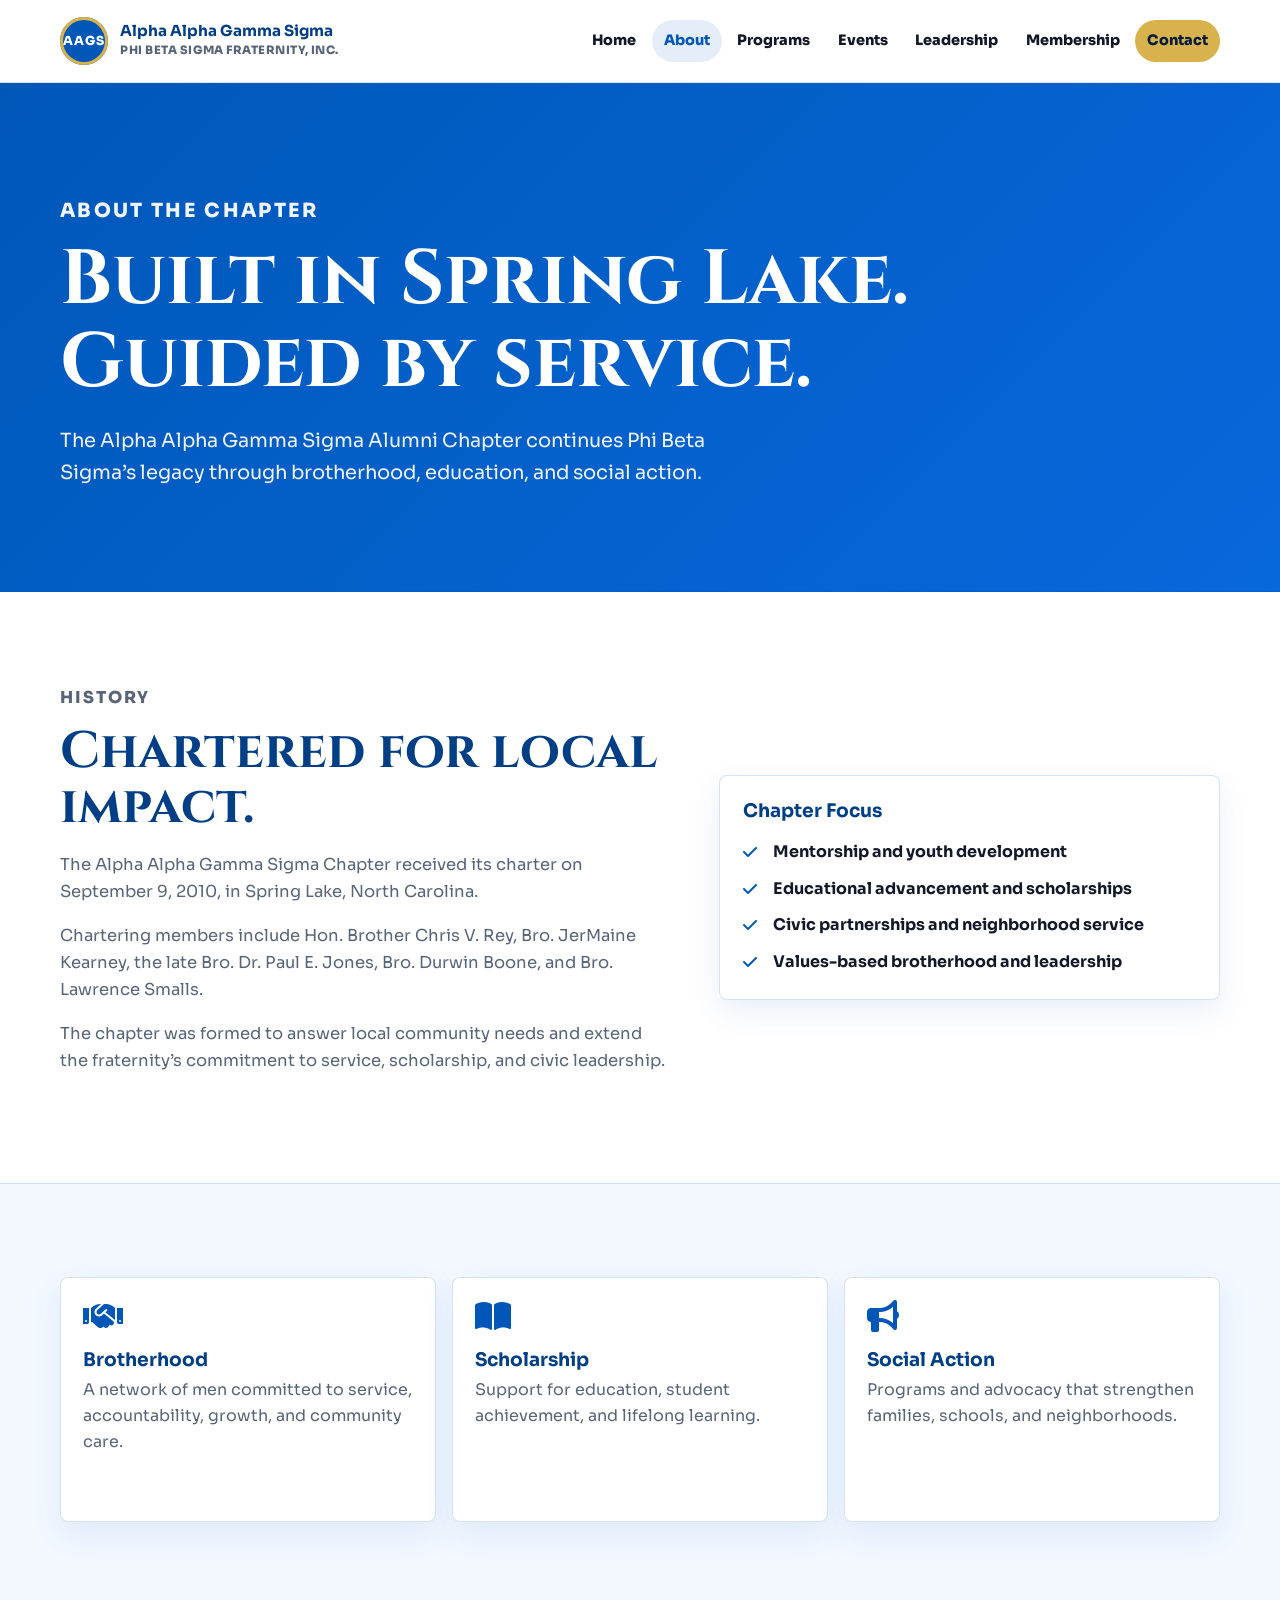
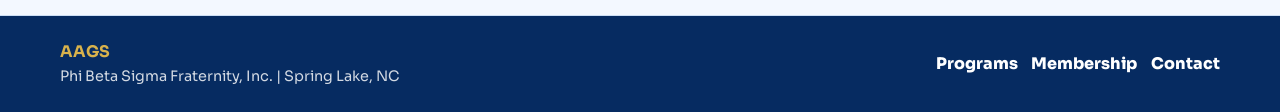
==== about.html @ 1fbbe9ef "fixed source link" ====
<!DOCTYPE html>
<html lang="en">
<head>
    <meta charset="UTF-8">
    <meta name="viewport" content="width=device-width, initial-scale=1.0">
    <title>About | AAGS Phi Beta Sigma</title>
    <meta name="description" content="About the Alpha Alpha Gamma Sigma Chapter of Phi Beta Sigma Fraternity, Inc.">
    <link rel="preconnect" href="https://fonts.googleapis.com">
    <link rel="preconnect" href="https://fonts.gstatic.com" crossorigin>
    <link href="https://fonts.googleapis.com/css2?family=Cinzel:wght@600;700;800&family=Sora:wght@400;500;600;700;800&display=swap" rel="stylesheet">
    <link rel="stylesheet" href="ai_studio_code.css">
    <link rel="stylesheet" href="https://cdnjs.cloudflare.com/ajax/libs/font-awesome/6.0.0/css/all.min.css">
</head>
<body>
    <a class="skip-link" href="#main">Skip to content</a>
    <header class="site-header">
        <nav class="container nav" aria-label="Primary navigation">
            <a href="ai_studio_code.html" class="logo"><span class="logo-seal">AAGS</span><span><strong>Alpha Alpha Gamma Sigma</strong><small>Phi Beta Sigma Fraternity, Inc.</small></span></a>
            <button class="hamburger" id="hamburger" type="button" aria-label="Toggle navigation" aria-expanded="false" aria-controls="nav-links"><span></span><span></span><span></span></button>
            <ul class="nav-links" id="nav-links">
                <li><a href="ai_studio_code.html">Home</a></li>
                <li><a class="is-active" href="about.html">About</a></li>
                <li><a href="programs.html">Programs</a></li>
                <li><a href="events.html">Events</a></li>
                <li><a href="leadership.html">Leadership</a></li>
                <li><a href="membership.html">Membership</a></li>
                <li><a class="nav-cta" href="contact.html">Contact</a></li>
            </ul>
        </nav>
    </header>
    <main id="main">
        <section class="page-hero about-hero">
            <div class="container">
                <p class="eyebrow">About The Chapter</p>
                <h1>Built in Spring Lake. Guided by service.</h1>
                <p>The Alpha Alpha Gamma Sigma Alumni Chapter continues Phi Beta Sigma’s legacy through brotherhood, education, and social action.</p>
            </div>
        </section>
        <section class="section">
            <div class="container split">
                <div>
                    <p class="section-kicker">History</p>
                    <h2>Chartered for local impact.</h2>
                    <p>The Alpha Alpha Gamma Sigma Chapter received its charter on September 9, 2010, in Spring Lake, North Carolina.</p>
                    <p>Chartering members include Hon. Brother Chris V. Rey, Bro. JerMaine Kearney, the late Bro. Dr. Paul E. Jones, Bro. Durwin Boone, and Bro. Lawrence Smalls.</p>
                    <p>The chapter was formed to answer local community needs and extend the fraternity’s commitment to service, scholarship, and civic leadership.</p>
                </div>
                <div class="info-panel">
                    <h3>Chapter Focus</h3>
                    <ul class="check-list">
                        <li>Mentorship and youth development</li>
                        <li>Educational advancement and scholarships</li>
                        <li>Civic partnerships and neighborhood service</li>
                        <li>Values-based brotherhood and leadership</li>
                    </ul>
                </div>
            </div>
        </section>
        <section class="section soft-section">
            <div class="container card-grid three">
                <article class="feature-card"><i class="fas fa-handshake" aria-hidden="true"></i><h3>Brotherhood</h3><p>A network of men committed to service, accountability, growth, and community care.</p></article>
                <article class="feature-card"><i class="fas fa-book-open" aria-hidden="true"></i><h3>Scholarship</h3><p>Support for education, student achievement, and lifelong learning.</p></article>
                <article class="feature-card"><i class="fas fa-bullhorn" aria-hidden="true"></i><h3>Social Action</h3><p>Programs and advocacy that strengthen families, schools, and neighborhoods.</p></article>
            </div>
        </section>
    </main>
    <footer class="site-footer"><div class="container footer-grid"><div><strong>AAGS</strong><span>Phi Beta Sigma Fraternity, Inc. | Spring Lake, NC</span></div><div class="footer-links"><a href="programs.html">Programs</a><a href="membership.html">Membership</a><a href="contact.html">Contact</a></div></div></footer>
    <script src="site.js"></script>
</body>
</html>
---- ai_studio_code.css ----
:root {
    --sigma-royal: #0057b8;
    --sigma-royal-bright: #0a6ee8;
    --sigma-royal-deep: #003e86;
    --sigma-gold: #d8b24c;
    --sigma-gold-light: #fff4ce;
    --ink: #121827;
    --muted: #586477;
    --line: rgba(0, 87, 184, 0.16);
    --surface: #ffffff;
    --soft: #f3f8ff;
    --shadow: 0 18px 42px rgba(0, 62, 134, 0.16);
    --radius: 8px;
}

* {
    box-sizing: border-box;
}

html {
    scroll-behavior: smooth;
}

body {
    margin: 0;
    color: var(--ink);
    background: #ffffff;
    font-family: "Sora", Arial, sans-serif;
    line-height: 1.65;
}

img {
    display: block;
    max-width: 100%;
}

a {
    color: inherit;
}

.container {
    width: min(1160px, calc(100% - 40px));
    margin: 0 auto;
}

.skip-link {
    position: fixed;
    top: 12px;
    left: 12px;
    z-index: 2000;
    transform: translateY(-160%);
    background: var(--sigma-gold);
    color: #061a3d;
    padding: 0.65rem 0.9rem;
    border-radius: var(--radius);
    font-weight: 900;
}

.skip-link:focus {
    transform: translateY(0);
}

.site-header {
    position: sticky;
    top: 0;
    z-index: 1000;
    background: rgba(255, 255, 255, 0.95);
    border-bottom: 1px solid var(--line);
    backdrop-filter: blur(14px);
}

.nav {
    min-height: 82px;
    display: flex;
    align-items: center;
    justify-content: space-between;
    gap: 1rem;
}

.logo {
    display: inline-flex;
    align-items: center;
    gap: 0.78rem;
    min-width: 0;
    color: var(--sigma-royal-deep);
    text-decoration: none;
}

.logo-seal {
    display: inline-grid;
    width: 48px;
    height: 48px;
    place-items: center;
    flex: 0 0 auto;
    border-radius: 50%;
    background: var(--sigma-royal);
    color: #ffffff;
    box-shadow: inset 0 0 0 3px var(--sigma-gold);
    font-size: 0.78rem;
    font-weight: 900;
    letter-spacing: 0.08em;
}

.logo strong,
.logo small {
    display: block;
}

.logo strong {
    font-size: 0.95rem;
    line-height: 1.2;
}

.logo small {
    color: var(--muted);
    font-size: 0.72rem;
    font-weight: 800;
    letter-spacing: 0.04em;
    text-transform: uppercase;
}

.nav-links {
    display: flex;
    align-items: center;
    gap: 0.24rem;
    margin: 0;
    padding: 0;
    list-style: none;
}

.nav-links a {
    display: inline-flex;
    align-items: center;
    min-height: 42px;
    padding: 0.55rem 0.74rem;
    border-radius: 999px;
    color: var(--ink);
    font-size: 0.9rem;
    font-weight: 800;
    text-decoration: none;
}

.nav-links a:hover,
.nav-links a.is-active {
    background: rgba(0, 87, 184, 0.1);
    color: var(--sigma-royal);
}

.nav-links .nav-cta {
    background: var(--sigma-gold);
    color: #061a3d;
}

.hamburger {
    display: none;
    width: 44px;
    height: 44px;
    border: 1px solid var(--line);
    border-radius: var(--radius);
    background: #ffffff;
    cursor: pointer;
}

.hamburger span {
    display: block;
    width: 22px;
    height: 2px;
    margin: 5px auto;
    border-radius: 99px;
    background: var(--sigma-royal-deep);
}

.hero {
    position: relative;
    min-height: calc(100vh - 82px);
    display: grid;
    align-items: end;
    overflow: hidden;
    color: #ffffff;
}

.hero-media,
.hero-scrim {
    position: absolute;
    inset: 0;
}

.hero-media {
    background: url("https://img1.wsimg.com/isteam/ip/1ad2a14c-80db-496e-b496-dcbae86181c4/4834248055207038295.jpeg/:/cr=t:0%25,l:0%25,w:100%25,h:100%25/rs=w:1600,h:960") center 35% / cover no-repeat;
}

.hero-scrim {
    background:
        linear-gradient(90deg, rgba(0, 87, 184, 0.9), rgba(10, 110, 232, 0.72) 55%, rgba(0, 62, 134, 0.38)),
        linear-gradient(0deg, rgba(0, 38, 86, 0.66), rgba(0, 87, 184, 0.08) 42%);
}

.hero-grid {
    position: relative;
    z-index: 1;
    display: grid;
    grid-template-columns: minmax(0, 1fr) 380px;
    gap: 2rem;
    align-items: end;
    padding: 7rem 0 4rem;
}

.eyebrow,
.section-kicker {
    margin: 0 0 0.75rem;
    color: var(--sigma-gold);
    font-size: 0.78rem;
    font-weight: 900;
    letter-spacing: 0.12em;
    text-transform: uppercase;
}

.hero h1,
.page-hero h1,
h2 {
    margin: 0;
    font-family: "Cinzel", Georgia, serif;
    line-height: 1.08;
}

.hero h1 {
    max-width: 780px;
    font-size: clamp(2.55rem, 7vw, 5.8rem);
}

.hero-subtext,
.page-hero p,
.section-heading p,
.split p {
    color: var(--muted);
    font-size: 1.03rem;
}

.hero-subtext {
    max-width: 670px;
    margin: 1.2rem 0 0;
    color: rgba(255, 255, 255, 0.95);
    font-size: clamp(1rem, 1.8vw, 1.25rem);
}

.button-row {
    display: flex;
    flex-wrap: wrap;
    gap: 0.8rem;
    margin-top: 1.8rem;
}

.btn {
    display: inline-flex;
    align-items: center;
    justify-content: center;
    gap: 0.5rem;
    min-height: 46px;
    border: 0;
    border-radius: 999px;
    padding: 0.72rem 1.08rem;
    cursor: pointer;
    font: inherit;
    font-size: 0.92rem;
    font-weight: 900;
    text-decoration: none;
    transition: transform 180ms ease, box-shadow 180ms ease, background 180ms ease;
}

.btn:hover {
    transform: translateY(-2px);
    box-shadow: 0 12px 24px rgba(0, 62, 134, 0.18);
}

.btn-gold {
    background: var(--sigma-gold);
    color: #061a3d;
}

.btn-white {
    background: #ffffff;
    color: var(--sigma-royal-deep);
}

.btn-outline {
    border: 1px solid rgba(255, 255, 255, 0.65);
    color: #ffffff;
}

.hero-panel {
    border: 1px solid rgba(255, 255, 255, 0.32);
    border-radius: var(--radius);
    background: rgba(255, 255, 255, 0.16);
    box-shadow: var(--shadow);
    backdrop-filter: blur(10px);
}

.hero-panel div {
    padding: 1.05rem 1.15rem;
}

.hero-panel div + div {
    border-top: 1px solid rgba(255, 255, 255, 0.2);
}

.hero-panel span,
.hero-panel strong {
    display: block;
}

.hero-panel span {
    color: rgba(255, 255, 255, 0.78);
    font-size: 0.76rem;
    font-weight: 900;
    letter-spacing: 0.08em;
    text-transform: uppercase;
}

.hero-panel strong {
    margin-top: 0.2rem;
    color: #ffffff;
    font-size: 1.05rem;
}

.quick-band {
    background: var(--sigma-royal);
}

.quick-actions {
    display: grid;
    grid-template-columns: repeat(4, minmax(0, 1fr));
}

.quick-actions a {
    display: flex;
    align-items: center;
    gap: 0.7rem;
    min-height: 86px;
    padding: 1rem 1.15rem;
    border-left: 1px solid rgba(255, 255, 255, 0.2);
    color: #ffffff;
    font-weight: 900;
    text-decoration: none;
}

.quick-actions a:last-child {
    border-right: 1px solid rgba(255, 255, 255, 0.2);
}

.quick-actions a:hover {
    background: rgba(255, 255, 255, 0.1);
}

.quick-actions i {
    color: var(--sigma-gold);
}

.section {
    padding: 5.8rem 0;
}

.section-heading {
    max-width: 760px;
    margin-bottom: 2rem;
}

h2 {
    color: var(--sigma-royal-deep);
    font-size: clamp(2rem, 4vw, 3.35rem);
}

.card-grid {
    display: grid;
    gap: 1rem;
}

.card-grid.three {
    grid-template-columns: repeat(3, minmax(0, 1fr));
}

.feature-card,
.info-panel,
.leader-grid article {
    border: 1px solid var(--line);
    border-radius: var(--radius);
    background: var(--surface);
    box-shadow: 0 12px 32px rgba(0, 87, 184, 0.09);
}

.feature-card {
    min-height: 245px;
    padding: 1.35rem;
}

.feature-card.tall {
    min-height: 300px;
}

.feature-card i {
    margin-bottom: 1rem;
    color: var(--sigma-royal);
    font-size: 2rem;
}

.feature-card h3,
.info-panel h3,
.leader-grid h3,
.event-list h3 {
    margin: 0 0 0.35rem;
    color: var(--sigma-royal-deep);
    line-height: 1.25;
}

.feature-card p,
.info-panel p,
.leader-grid p,
.event-list p {
    margin: 0;
    color: var(--muted);
}

.feature-card a,
.leader-grid a {
    display: inline-block;
    margin-top: 1rem;
    color: var(--sigma-royal);
    font-weight: 900;
    text-decoration: none;
}

.blue-section {
    background: linear-gradient(135deg, var(--sigma-royal), var(--sigma-royal-bright));
    color: #ffffff;
}

.blue-section h2,
.blue-section p {
    color: #ffffff;
}

.split {
    display: grid;
    grid-template-columns: minmax(0, 1fr) minmax(320px, 0.82fr);
    gap: 3rem;
    align-items: center;
}

.rounded-photo {
    width: 100%;
    min-height: 390px;
    object-fit: cover;
    border-radius: var(--radius);
    box-shadow: var(--shadow);
}

.page-hero {
    padding: 7rem 0 5.2rem;
    background:
        linear-gradient(135deg, rgba(0, 87, 184, 0.94), rgba(10, 110, 232, 0.82)),
        var(--sigma-royal);
    color: #ffffff;
}

.page-hero h1 {
    max-width: 880px;
    font-size: clamp(2.4rem, 6vw, 5rem);
}

.page-hero p {
    max-width: 720px;
    color: rgba(255, 255, 255, 0.94);
    font-size: clamp(1rem, 1.8vw, 1.22rem);
}

.about-hero,
.event-hero,
.member-hero,
.contact-hero {
    background-size: cover;
    background-position: center;
}

.about-hero {
    background-image: linear-gradient(135deg, rgba(0, 87, 184, 0.92), rgba(10, 110, 232, 0.74)), url("https://img1.wsimg.com/isteam/ip/1ad2a14c-80db-496e-b496-dcbae86181c4/4834248055207038295.jpeg/:/cr=t:0%25,l:0%25,w:100%25,h:100%25/rs=w:1400,h:800");
}

.event-hero {
    background-image: linear-gradient(135deg, rgba(0, 87, 184, 0.92), rgba(10, 110, 232, 0.72)), url("https://img1.wsimg.com/isteam/ip/1ad2a14c-80db-496e-b496-dcbae86181c4/IMG_3606.jpeg/:/rs=w:1400,h:900");
}

.member-hero,
.contact-hero,
.blue-page {
    background-image: linear-gradient(135deg, var(--sigma-royal), var(--sigma-royal-bright));
}

.soft-section {
    background: var(--soft);
    border-top: 1px solid var(--line);
    border-bottom: 1px solid var(--line);
}

.info-panel {
    padding: 1.45rem;
}

.info-panel.royal {
    background: var(--sigma-royal);
    color: #ffffff;
}

.info-panel.royal h3,
.info-panel.royal p {
    color: #ffffff;
}

.info-panel.royal > i {
    margin-bottom: 0.8rem;
    color: var(--sigma-gold);
    font-size: 2rem;
}

.info-panel .btn {
    margin-top: 1rem;
}

.check-list {
    display: grid;
    gap: 0.65rem;
    margin: 1rem 0 0;
    padding: 0;
    list-style: none;
}

.check-list.large {
    gap: 0.85rem;
}

.check-list li {
    position: relative;
    padding-left: 1.85rem;
    color: var(--ink);
    font-weight: 700;
}

.check-list li::before {
    position: absolute;
    left: 0;
    content: "\f00c";
    color: var(--sigma-royal);
    font-family: "Font Awesome 6 Free";
    font-weight: 900;
}

.pillar-row {
    display: flex;
    flex-wrap: wrap;
    gap: 0.75rem;
}

.pillar-row span {
    border: 1px solid rgba(255, 255, 255, 0.35);
    border-radius: 999px;
    background: rgba(255, 255, 255, 0.14);
    color: #ffffff;
    padding: 0.62rem 0.9rem;
    font-weight: 900;
}

.event-list {
    display: grid;
    gap: 1rem;
}

.event-list article {
    padding: 1.15rem;
    border-left: 5px solid var(--sigma-gold);
    border-radius: 0 var(--radius) var(--radius) 0;
    background: var(--soft);
}

.event-list span {
    display: inline-block;
    margin-bottom: 0.28rem;
    color: var(--sigma-royal);
    font-size: 0.74rem;
    font-weight: 900;
    letter-spacing: 0.1em;
    text-transform: uppercase;
}

.photo-stack {
    display: grid;
    grid-template-columns: 1fr 0.72fr;
    gap: 1rem;
    align-items: end;
}

.photo-stack img {
    width: 100%;
    min-height: 420px;
    object-fit: cover;
    border-radius: var(--radius);
    box-shadow: var(--shadow);
}

.photo-stack img:nth-child(2) {
    min-height: 320px;
}

.leader-grid {
    display: grid;
    grid-template-columns: repeat(4, minmax(0, 1fr));
    gap: 1rem;
}

.leader-grid article {
    min-height: 190px;
    padding: 1.2rem;
}

.leader-grid a {
    font-size: 0.85rem;
    overflow-wrap: anywhere;
}

.contact-links {
    display: grid;
    gap: 0.75rem;
    margin-top: 1.2rem;
}

.contact-links a {
    display: inline-flex;
    align-items: center;
    gap: 0.65rem;
    color: var(--sigma-royal);
    font-weight: 900;
    overflow-wrap: anywhere;
    text-decoration: none;
}

.contact-links i {
    color: var(--sigma-gold);
}

.contact-form {
    display: grid;
    gap: 0.9rem;
    padding: 1.25rem;
    border: 1px solid var(--line);
    border-radius: var(--radius);
    background: var(--soft);
}

.contact-form label {
    display: grid;
    gap: 0.35rem;
    color: var(--sigma-royal-deep);
    font-size: 0.86rem;
    font-weight: 900;
}

.contact-form input,
.contact-form textarea {
    width: 100%;
    border: 1px solid var(--line);
    border-radius: var(--radius);
    background: #ffffff;
    color: var(--ink);
    font: inherit;
    padding: 0.8rem 0.9rem;
}

.contact-form textarea {
    resize: vertical;
}

.site-footer {
    background: #062b61;
    color: #ffffff;
}

.footer-grid {
    min-height: 96px;
    display: flex;
    align-items: center;
    justify-content: space-between;
    gap: 1rem;
    padding: 1.2rem 0;
}

.footer-grid strong,
.footer-grid span {
    display: block;
}

.footer-grid strong {
    color: var(--sigma-gold);
}

.footer-grid span {
    color: rgba(255, 255, 255, 0.82);
    font-size: 0.9rem;
}

.footer-links {
    display: flex;
    flex-wrap: wrap;
    gap: 0.85rem;
}

.footer-links a {
    color: #ffffff;
    font-weight: 800;
    text-decoration: none;
}

@media (max-width: 1080px) {
    .hero-grid,
    .split {
        grid-template-columns: 1fr;
    }

    .hero-panel {
        max-width: 560px;
    }

    .card-grid.three,
    .leader-grid {
        grid-template-columns: repeat(2, minmax(0, 1fr));
    }

    .quick-actions {
        grid-template-columns: repeat(2, minmax(0, 1fr));
    }
}

@media (max-width: 840px) {
    .container {
        width: min(100% - 28px, 1160px);
    }

    .hamburger {
        display: block;
    }

    .nav-links {
        position: absolute;
        top: 82px;
        left: 0;
        right: 0;
        display: none;
        flex-direction: column;
        align-items: stretch;
        gap: 0;
        padding: 0.6rem 14px 1rem;
        background: #ffffff;
        border-bottom: 1px solid var(--line);
        box-shadow: 0 18px 32px rgba(0, 62, 134, 0.14);
    }

    .nav-links.active {
        display: flex;
    }

    .nav-links a {
        width: 100%;
        border-radius: var(--radius);
        padding: 0.78rem 0.9rem;
    }

    .hero {
        min-height: auto;
    }

    .hero-grid {
        padding: 5rem 0 3rem;
    }

    .photo-stack {
        grid-template-columns: 1fr;
    }

    .photo-stack img,
    .photo-stack img:nth-child(2),
    .rounded-photo {
        min-height: 280px;
    }
}

@media (max-width: 620px) {
    .logo strong {
        font-size: 0.82rem;
    }

    .logo small {
        display: none;
    }

    .quick-actions,
    .card-grid.three,
    .leader-grid {
        grid-template-columns: 1fr;
    }

    .quick-actions a {
        min-height: 64px;
        border-right: 1px solid rgba(255, 255, 255, 0.2);
    }

    .section,
    .page-hero {
        padding: 4.2rem 0;
    }

    .button-row .btn {
        width: 100%;
    }

    .footer-grid {
        align-items: flex-start;
        flex-direction: column;
    }
}
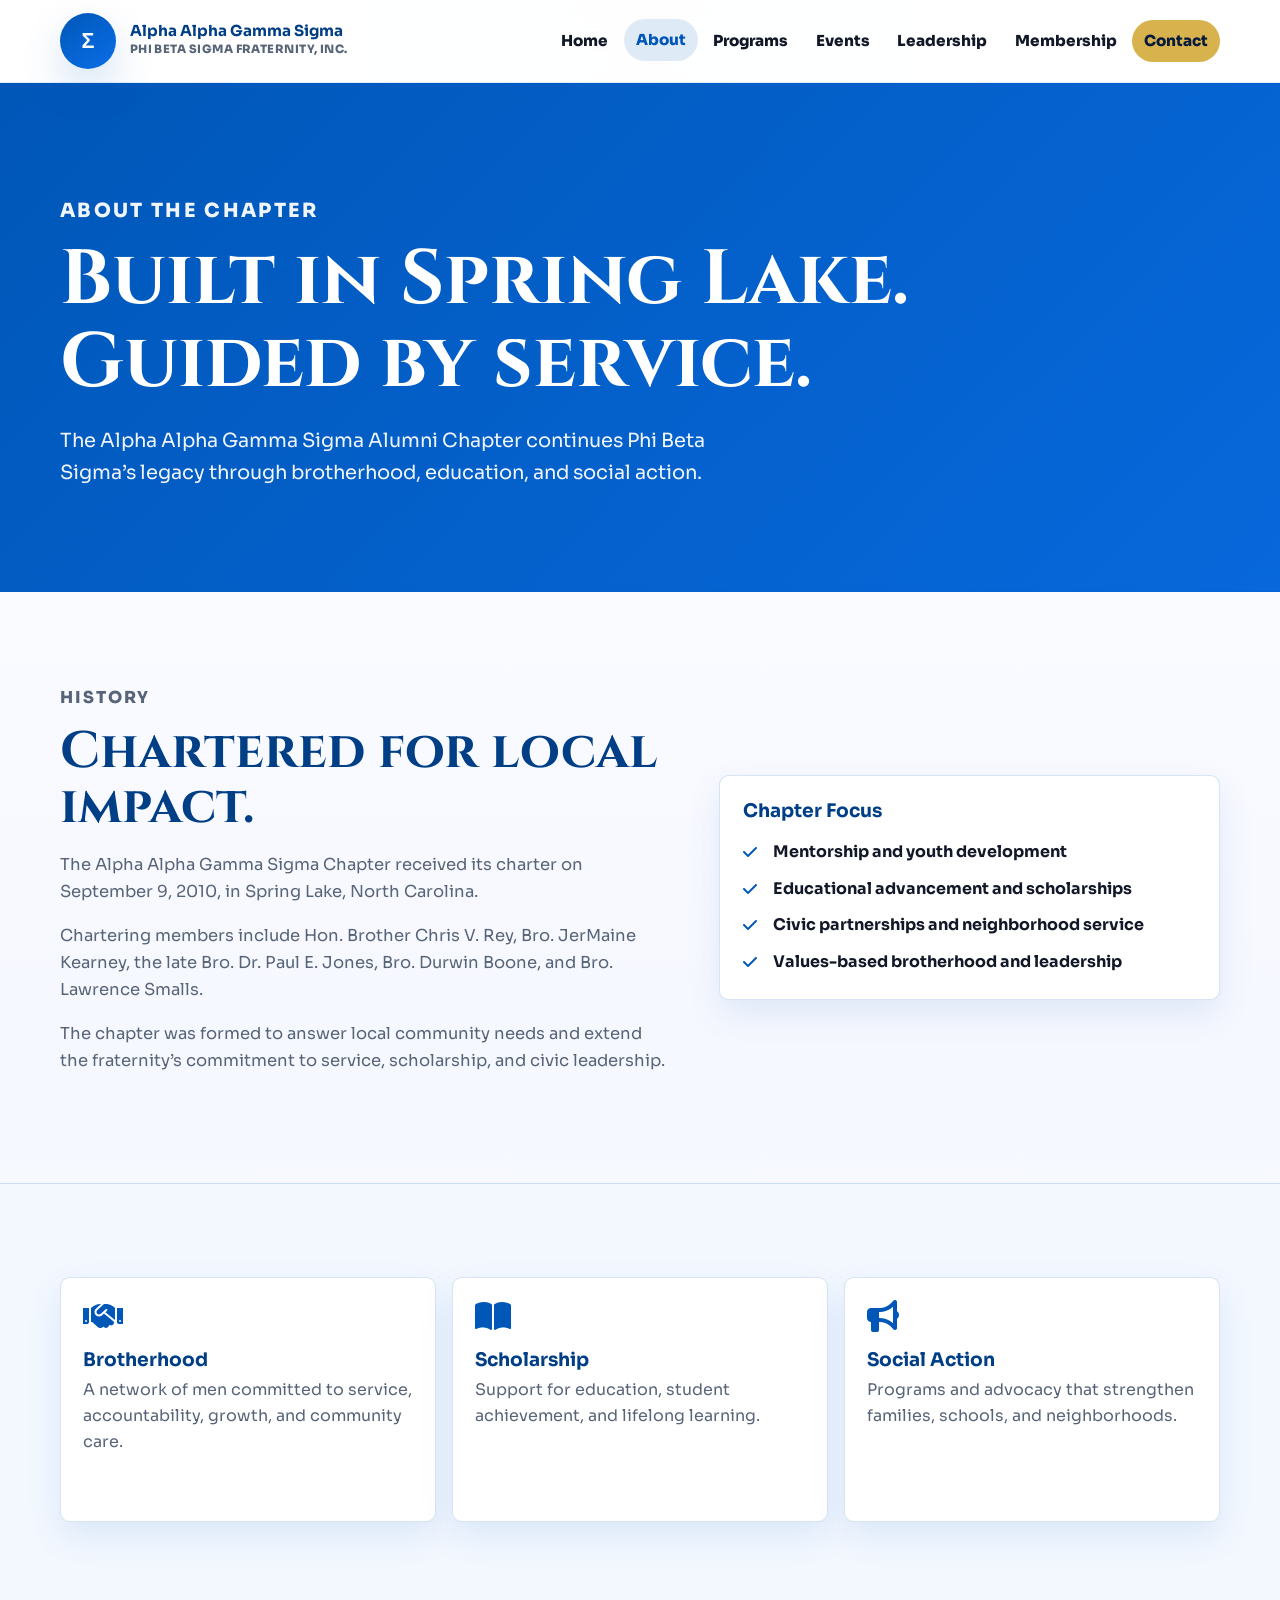
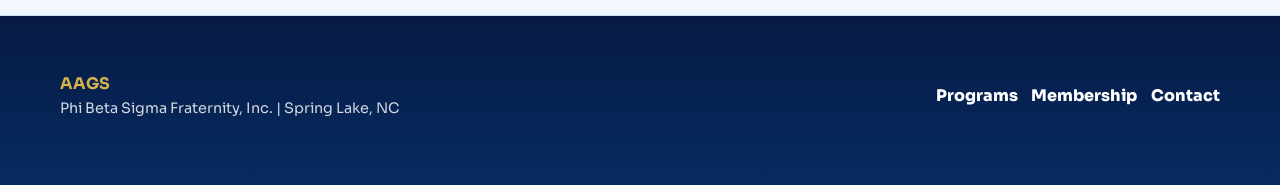
==== commit 5e48243c: "changed the dev of web" ====
--- a/about.html
+++ b/about.html
@@ -15,10 +15,10 @@
     <a class="skip-link" href="#main">Skip to content</a>
     <header class="site-header">
         <nav class="container nav" aria-label="Primary navigation">
-            <a href="ai_studio_code.html" class="logo"><span class="logo-seal">AAGS</span><span><strong>Alpha Alpha Gamma Sigma</strong><small>Phi Beta Sigma Fraternity, Inc.</small></span></a>
+            <a href="index.html" class="logo"><span class="logo-seal">Σ</span><span><strong>Alpha Alpha Gamma Sigma</strong><small>Phi Beta Sigma Fraternity, Inc.</small></span></a>
             <button class="hamburger" id="hamburger" type="button" aria-label="Toggle navigation" aria-expanded="false" aria-controls="nav-links"><span></span><span></span><span></span></button>
             <ul class="nav-links" id="nav-links">
-                <li><a href="ai_studio_code.html">Home</a></li>
+                <li><a href="index.html">Home</a></li>
                 <li><a class="is-active" href="about.html">About</a></li>
                 <li><a href="programs.html">Programs</a></li>
                 <li><a href="events.html">Events</a></li>
--- a/ai_studio_code.css
+++ b/ai_studio_code.css
@@ -24,9 +24,11 @@
 body {
     margin: 0;
     color: var(--ink);
-    background: #ffffff;
+    background: radial-gradient(circle at top, rgba(10, 110, 232, 0.12), transparent 30%), linear-gradient(180deg, #ffffff, #f6f8ff 58%, #f9fbff 100%);
     font-family: "Sora", Arial, sans-serif;
     line-height: 1.65;
+    text-rendering: optimizeLegibility;
+    -webkit-font-smoothing: antialiased;
 }
 
 img {
@@ -64,9 +66,10 @@
     position: sticky;
     top: 0;
     z-index: 1000;
-    background: rgba(255, 255, 255, 0.95);
-    border-bottom: 1px solid var(--line);
-    backdrop-filter: blur(14px);
+    background: rgba(255, 255, 255, 0.94);
+    border-bottom: 1px solid rgba(10, 110, 232, 0.12);
+    backdrop-filter: blur(18px);
+    transition: background 240ms ease, border-color 240ms ease, box-shadow 240ms ease;
 }
 
 .nav {
@@ -80,7 +83,7 @@
 .logo {
     display: inline-flex;
     align-items: center;
-    gap: 0.78rem;
+    gap: 0.85rem;
     min-width: 0;
     color: var(--sigma-royal-deep);
     text-decoration: none;
@@ -88,17 +91,18 @@
 
 .logo-seal {
     display: inline-grid;
-    width: 48px;
-    height: 48px;
+    width: 56px;
+    height: 56px;
     place-items: center;
     flex: 0 0 auto;
     border-radius: 50%;
-    background: var(--sigma-royal);
-    color: #ffffff;
-    box-shadow: inset 0 0 0 3px var(--sigma-gold);
-    font-size: 0.78rem;
-    font-weight: 900;
-    letter-spacing: 0.08em;
+    background: linear-gradient(145deg, var(--sigma-royal), #0a6ee8);
+    color: #ffffff;
+    box-shadow: 0 18px 40px rgba(0, 87, 184, 0.18);
+    font-size: 1.35rem;
+    font-weight: 900;
+    letter-spacing: 0;
+    text-transform: none;
 }
 
 .logo strong,
@@ -119,6 +123,49 @@
     text-transform: uppercase;
 }
 
+.logo strong {
+    line-height: 1.1;
+}
+
+.hero-copy {
+    max-width: 680px;
+}
+
+.hero-media {
+    animation: heroPulse 18s ease-in-out infinite alternate;
+}
+
+.hero-panel,
+.feature-card,
+.quick-actions a,
+.btn,
+.nav-links a,
+.footer-links a {
+    transition: transform 180ms ease, box-shadow 180ms ease, background 180ms ease;
+}
+
+.hero-panel:hover {
+    transform: translateY(-2px);
+}
+
+.footer-links a:hover {
+    color: var(--sigma-royal);
+}
+
+::selection {
+    background: rgba(10, 110, 232, 0.2);
+    color: var(--ink);
+}
+
+@keyframes heroPulse {
+    0% {
+        transform: scale(1);
+    }
+    100% {
+        transform: scale(1.02);
+    }
+}
+
 .nav-links {
     display: flex;
     align-items: center;
@@ -135,14 +182,16 @@
     padding: 0.55rem 0.74rem;
     border-radius: 999px;
     color: var(--ink);
-    font-size: 0.9rem;
+    font-size: 0.95rem;
     font-weight: 800;
     text-decoration: none;
+    transition: transform 180ms ease, background 180ms ease, color 180ms ease;
 }
 
 .nav-links a:hover,
 .nav-links a.is-active {
-    background: rgba(0, 87, 184, 0.1);
+    transform: translateY(-1px);
+    background: rgba(0, 87, 184, 0.12);
     color: var(--sigma-royal);
 }
 
@@ -174,7 +223,7 @@
     position: relative;
     min-height: calc(100vh - 82px);
     display: grid;
-    align-items: end;
+    align-items: center;
     overflow: hidden;
     color: #ffffff;
 }
@@ -201,7 +250,7 @@
     display: grid;
     grid-template-columns: minmax(0, 1fr) 380px;
     gap: 2rem;
-    align-items: end;
+    align-items: center;
     padding: 7rem 0 4rem;
 }
 
@@ -255,21 +304,28 @@
     align-items: center;
     justify-content: center;
     gap: 0.5rem;
-    min-height: 46px;
+    min-height: 48px;
     border: 0;
     border-radius: 999px;
-    padding: 0.72rem 1.08rem;
+    padding: 0.82rem 1.2rem;
     cursor: pointer;
     font: inherit;
-    font-size: 0.92rem;
+    font-size: 0.95rem;
     font-weight: 900;
     text-decoration: none;
-    transition: transform 180ms ease, box-shadow 180ms ease, background 180ms ease;
+    transition: transform 200ms ease, box-shadow 200ms ease, background 200ms ease, filter 200ms ease;
 }
 
 .btn:hover {
-    transform: translateY(-2px);
-    box-shadow: 0 12px 24px rgba(0, 62, 134, 0.18);
+    transform: translateY(-3px);
+    box-shadow: 0 16px 32px rgba(0, 62, 134, 0.18);
+    filter: saturate(1.08);
+}
+
+.btn-outline {
+    border: 1px solid rgba(255, 255, 255, 0.45);
+    background: rgba(255, 255, 255, 0.12);
+    color: #ffffff;
 }
 
 .btn-gold {
@@ -288,11 +344,11 @@
 }
 
 .hero-panel {
-    border: 1px solid rgba(255, 255, 255, 0.32);
-    border-radius: var(--radius);
+    border: 1px solid rgba(255, 255, 255, 0.24);
+    border-radius: calc(var(--radius) * 1.25);
     background: rgba(255, 255, 255, 0.16);
     box-shadow: var(--shadow);
-    backdrop-filter: blur(10px);
+    backdrop-filter: blur(14px);
 }
 
 .hero-panel div {
@@ -324,6 +380,7 @@
 
 .quick-band {
     background: var(--sigma-royal);
+    box-shadow: inset 0 2px 24px rgba(3, 33, 82, 0.15);
 }
 
 .quick-actions {
@@ -337,18 +394,20 @@
     gap: 0.7rem;
     min-height: 86px;
     padding: 1rem 1.15rem;
-    border-left: 1px solid rgba(255, 255, 255, 0.2);
+    border-left: 1px solid rgba(255, 255, 255, 0.16);
     color: #ffffff;
     font-weight: 900;
     text-decoration: none;
+    transition: background 180ms ease, transform 180ms ease;
 }
 
 .quick-actions a:last-child {
-    border-right: 1px solid rgba(255, 255, 255, 0.2);
+    border-right: 1px solid rgba(255, 255, 255, 0.16);
 }
 
 .quick-actions a:hover {
-    background: rgba(255, 255, 255, 0.1);
+    background: rgba(255, 255, 255, 0.14);
+    transform: translateY(-1px);
 }
 
 .quick-actions i {
@@ -382,14 +441,21 @@
 .info-panel,
 .leader-grid article {
     border: 1px solid var(--line);
-    border-radius: var(--radius);
+    border-radius: calc(var(--radius) * 1.2);
     background: var(--surface);
-    box-shadow: 0 12px 32px rgba(0, 87, 184, 0.09);
+    box-shadow: 0 14px 34px rgba(0, 87, 184, 0.1);
+    transition: transform 220ms ease, box-shadow 220ms ease, border-color 220ms ease;
 }
 
 .feature-card {
     min-height: 245px;
     padding: 1.35rem;
+}
+
+.feature-card:hover {
+    transform: translateY(-5px);
+    box-shadow: 0 24px 46px rgba(0, 87, 184, 0.14);
+    border-color: rgba(0, 87, 184, 0.16);
 }
 
 .feature-card.tall {
@@ -677,7 +743,8 @@
 }
 
 .site-footer {
-    background: #062b61;
+    padding: 2rem 0 2.6rem;
+    background: linear-gradient(180deg, #071a44 0%, #062b61 100%);
     color: #ffffff;
 }
 
@@ -687,7 +754,11 @@
     align-items: center;
     justify-content: space-between;
     gap: 1rem;
-    padding: 1.2rem 0;
+    padding: 1.4rem 0;
+}
+
+.footer-links a:hover {
+    color: var(--sigma-gold);
 }
 
 .footer-grid strong,
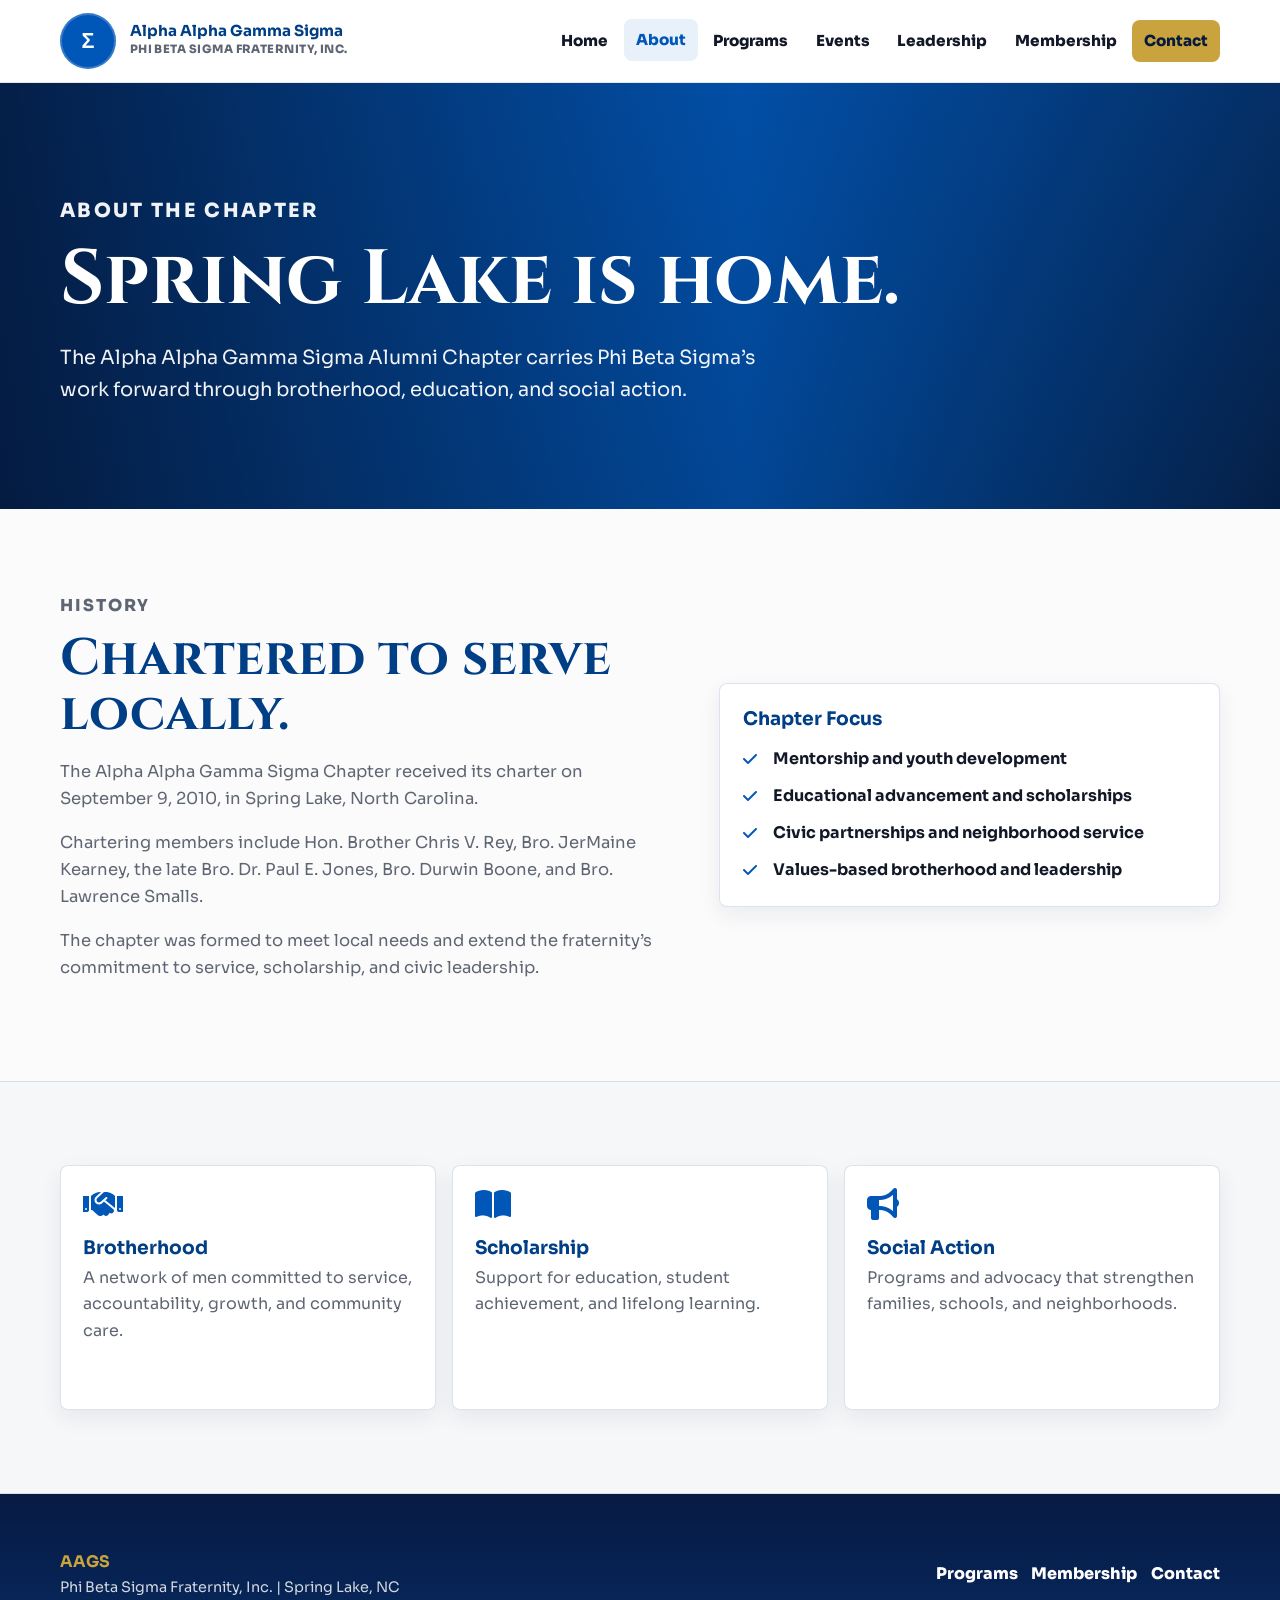
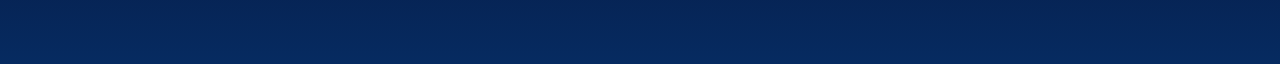
==== commit c9f8135d: "change dev" ====
--- a/about.html
+++ b/about.html
@@ -32,18 +32,18 @@
         <section class="page-hero about-hero">
             <div class="container">
                 <p class="eyebrow">About The Chapter</p>
-                <h1>Built in Spring Lake. Guided by service.</h1>
-                <p>The Alpha Alpha Gamma Sigma Alumni Chapter continues Phi Beta Sigma’s legacy through brotherhood, education, and social action.</p>
+                <h1>Spring Lake is home.</h1>
+                <p>The Alpha Alpha Gamma Sigma Alumni Chapter carries Phi Beta Sigma’s work forward through brotherhood, education, and social action.</p>
             </div>
         </section>
         <section class="section">
             <div class="container split">
                 <div>
                     <p class="section-kicker">History</p>
-                    <h2>Chartered for local impact.</h2>
+                    <h2>Chartered to serve locally.</h2>
                     <p>The Alpha Alpha Gamma Sigma Chapter received its charter on September 9, 2010, in Spring Lake, North Carolina.</p>
                     <p>Chartering members include Hon. Brother Chris V. Rey, Bro. JerMaine Kearney, the late Bro. Dr. Paul E. Jones, Bro. Durwin Boone, and Bro. Lawrence Smalls.</p>
-                    <p>The chapter was formed to answer local community needs and extend the fraternity’s commitment to service, scholarship, and civic leadership.</p>
+                    <p>The chapter was formed to meet local needs and extend the fraternity’s commitment to service, scholarship, and civic leadership.</p>
                 </div>
                 <div class="info-panel">
                     <h3>Chapter Focus</h3>
--- a/ai_studio_code.css
+++ b/ai_studio_code.css
@@ -1,16 +1,17 @@
 :root {
     --sigma-royal: #0057b8;
-    --sigma-royal-bright: #0a6ee8;
+    --sigma-royal-bright: #1769c2;
     --sigma-royal-deep: #003e86;
-    --sigma-gold: #d8b24c;
+    --sigma-gold: #c8a33e;
     --sigma-gold-light: #fff4ce;
     --ink: #121827;
-    --muted: #586477;
-    --line: rgba(0, 87, 184, 0.16);
+    --muted: #5f6673;
+    --line: rgba(0, 62, 134, 0.14);
     --surface: #ffffff;
-    --soft: #f3f8ff;
-    --shadow: 0 18px 42px rgba(0, 62, 134, 0.16);
+    --soft: #f6f7f9;
+    --shadow: 0 12px 28px rgba(18, 24, 39, 0.12);
     --radius: 8px;
+    --chapter-photo: url("https://img1.wsimg.com/isteam/ip/1ad2a14c-80db-496e-b496-dcbae86181c4/4834248055207038295.jpeg/:/cr=t:0%25,l:0%25,w:100%25,h:100%25/rs=w:1600,h:960");
 }
 
 * {
@@ -24,7 +25,7 @@
 body {
     margin: 0;
     color: var(--ink);
-    background: radial-gradient(circle at top, rgba(10, 110, 232, 0.12), transparent 30%), linear-gradient(180deg, #ffffff, #f6f8ff 58%, #f9fbff 100%);
+    background: #fbfbfc;
     font-family: "Sora", Arial, sans-serif;
     line-height: 1.65;
     text-rendering: optimizeLegibility;
@@ -66,9 +67,9 @@
     position: sticky;
     top: 0;
     z-index: 1000;
-    background: rgba(255, 255, 255, 0.94);
-    border-bottom: 1px solid rgba(10, 110, 232, 0.12);
-    backdrop-filter: blur(18px);
+    background: rgba(255, 255, 255, 0.96);
+    border-bottom: 1px solid rgba(18, 24, 39, 0.1);
+    backdrop-filter: blur(12px);
     transition: background 240ms ease, border-color 240ms ease, box-shadow 240ms ease;
 }
 
@@ -96,9 +97,9 @@
     place-items: center;
     flex: 0 0 auto;
     border-radius: 50%;
-    background: linear-gradient(145deg, var(--sigma-royal), #0a6ee8);
-    color: #ffffff;
-    box-shadow: 0 18px 40px rgba(0, 87, 184, 0.18);
+    background: var(--sigma-royal);
+    color: #ffffff;
+    box-shadow: inset 0 0 0 2px rgba(255, 255, 255, 0.22);
     font-size: 1.35rem;
     font-weight: 900;
     letter-spacing: 0;
@@ -132,7 +133,8 @@
 }
 
 .hero-media {
-    animation: heroPulse 18s ease-in-out infinite alternate;
+    filter: saturate(0.95);
+    transform: scale(1.02);
 }
 
 .hero-panel,
@@ -157,15 +159,6 @@
     color: var(--ink);
 }
 
-@keyframes heroPulse {
-    0% {
-        transform: scale(1);
-    }
-    100% {
-        transform: scale(1.02);
-    }
-}
-
 .nav-links {
     display: flex;
     align-items: center;
@@ -180,7 +173,7 @@
     align-items: center;
     min-height: 42px;
     padding: 0.55rem 0.74rem;
-    border-radius: 999px;
+    border-radius: var(--radius);
     color: var(--ink);
     font-size: 0.95rem;
     font-weight: 800;
@@ -191,7 +184,7 @@
 .nav-links a:hover,
 .nav-links a.is-active {
     transform: translateY(-1px);
-    background: rgba(0, 87, 184, 0.12);
+    background: rgba(0, 87, 184, 0.09);
     color: var(--sigma-royal);
 }
 
@@ -235,13 +228,13 @@
 }
 
 .hero-media {
-    background: url("https://img1.wsimg.com/isteam/ip/1ad2a14c-80db-496e-b496-dcbae86181c4/4834248055207038295.jpeg/:/cr=t:0%25,l:0%25,w:100%25,h:100%25/rs=w:1600,h:960") center 35% / cover no-repeat;
+    background: var(--chapter-photo) center 35% / cover no-repeat;
 }
 
 .hero-scrim {
     background:
-        linear-gradient(90deg, rgba(0, 87, 184, 0.9), rgba(10, 110, 232, 0.72) 55%, rgba(0, 62, 134, 0.38)),
-        linear-gradient(0deg, rgba(0, 38, 86, 0.66), rgba(0, 87, 184, 0.08) 42%);
+        linear-gradient(90deg, rgba(4, 32, 77, 0.86), rgba(0, 87, 184, 0.64) 58%, rgba(0, 62, 134, 0.24)),
+        linear-gradient(0deg, rgba(4, 22, 48, 0.7), rgba(0, 87, 184, 0.04) 42%);
 }
 
 .hero-grid {
@@ -306,7 +299,7 @@
     gap: 0.5rem;
     min-height: 48px;
     border: 0;
-    border-radius: 999px;
+    border-radius: var(--radius);
     padding: 0.82rem 1.2rem;
     cursor: pointer;
     font: inherit;
@@ -317,9 +310,8 @@
 }
 
 .btn:hover {
-    transform: translateY(-3px);
-    box-shadow: 0 16px 32px rgba(0, 62, 134, 0.18);
-    filter: saturate(1.08);
+    transform: translateY(-2px);
+    box-shadow: 0 12px 24px rgba(18, 24, 39, 0.16);
 }
 
 .btn-outline {
@@ -344,11 +336,11 @@
 }
 
 .hero-panel {
-    border: 1px solid rgba(255, 255, 255, 0.24);
-    border-radius: calc(var(--radius) * 1.25);
-    background: rgba(255, 255, 255, 0.16);
-    box-shadow: var(--shadow);
-    backdrop-filter: blur(14px);
+    border: 1px solid rgba(255, 255, 255, 0.2);
+    border-radius: var(--radius);
+    background: rgba(7, 26, 68, 0.46);
+    box-shadow: 0 18px 36px rgba(0, 0, 0, 0.18);
+    backdrop-filter: blur(10px);
 }
 
 .hero-panel div {
@@ -379,8 +371,8 @@
 }
 
 .quick-band {
-    background: var(--sigma-royal);
-    box-shadow: inset 0 2px 24px rgba(3, 33, 82, 0.15);
+    background: #053f86;
+    box-shadow: inset 0 1px 0 rgba(255, 255, 255, 0.12);
 }
 
 .quick-actions {
@@ -415,7 +407,7 @@
 }
 
 .section {
-    padding: 5.8rem 0;
+    padding: 5.2rem 0;
 }
 
 .section-heading {
@@ -441,9 +433,9 @@
 .info-panel,
 .leader-grid article {
     border: 1px solid var(--line);
-    border-radius: calc(var(--radius) * 1.2);
+    border-radius: var(--radius);
     background: var(--surface);
-    box-shadow: 0 14px 34px rgba(0, 87, 184, 0.1);
+    box-shadow: 0 8px 22px rgba(18, 24, 39, 0.07);
     transition: transform 220ms ease, box-shadow 220ms ease, border-color 220ms ease;
 }
 
@@ -453,9 +445,9 @@
 }
 
 .feature-card:hover {
-    transform: translateY(-5px);
-    box-shadow: 0 24px 46px rgba(0, 87, 184, 0.14);
-    border-color: rgba(0, 87, 184, 0.16);
+    transform: translateY(-3px);
+    box-shadow: 0 16px 30px rgba(18, 24, 39, 0.1);
+    border-color: rgba(0, 87, 184, 0.18);
 }
 
 .feature-card.tall {
@@ -495,8 +487,32 @@
 }
 
 .blue-section {
-    background: linear-gradient(135deg, var(--sigma-royal), var(--sigma-royal-bright));
-    color: #ffffff;
+    position: relative;
+    overflow: hidden;
+    background: #063b7c;
+    color: #ffffff;
+}
+
+.blue-section::before {
+    position: absolute;
+    inset: -18px;
+    content: "";
+    background: var(--chapter-photo) center / cover no-repeat;
+    filter: blur(8px);
+    opacity: 0.28;
+    transform: scale(1.04);
+}
+
+.blue-section::after {
+    position: absolute;
+    inset: 0;
+    content: "";
+    background: linear-gradient(90deg, rgba(4, 26, 63, 0.9), rgba(0, 87, 184, 0.72));
+}
+
+.blue-section > .container {
+    position: relative;
+    z-index: 1;
 }
 
 .blue-section h2,
@@ -520,11 +536,35 @@
 }
 
 .page-hero {
+    position: relative;
+    overflow: hidden;
     padding: 7rem 0 5.2rem;
+    background: #063b7c;
+    color: #ffffff;
+}
+
+.page-hero::before {
+    position: absolute;
+    inset: -18px;
+    content: "";
+    background: var(--page-photo, var(--chapter-photo)) center / cover no-repeat;
+    filter: blur(7px);
+    opacity: 0.46;
+    transform: scale(1.04);
+}
+
+.page-hero::after {
+    position: absolute;
+    inset: 0;
+    content: "";
     background:
-        linear-gradient(135deg, rgba(0, 87, 184, 0.94), rgba(10, 110, 232, 0.82)),
-        var(--sigma-royal);
-    color: #ffffff;
+        linear-gradient(90deg, rgba(4, 26, 63, 0.86), rgba(0, 87, 184, 0.68) 58%, rgba(4, 26, 63, 0.42)),
+        linear-gradient(0deg, rgba(5, 17, 39, 0.58), rgba(0, 87, 184, 0.1));
+}
+
+.page-hero > .container {
+    position: relative;
+    z-index: 1;
 }
 
 .page-hero h1 {
@@ -547,17 +587,17 @@
 }
 
 .about-hero {
-    background-image: linear-gradient(135deg, rgba(0, 87, 184, 0.92), rgba(10, 110, 232, 0.74)), url("https://img1.wsimg.com/isteam/ip/1ad2a14c-80db-496e-b496-dcbae86181c4/4834248055207038295.jpeg/:/cr=t:0%25,l:0%25,w:100%25,h:100%25/rs=w:1400,h:800");
+    --page-photo: var(--chapter-photo);
 }
 
 .event-hero {
-    background-image: linear-gradient(135deg, rgba(0, 87, 184, 0.92), rgba(10, 110, 232, 0.72)), url("https://img1.wsimg.com/isteam/ip/1ad2a14c-80db-496e-b496-dcbae86181c4/IMG_3606.jpeg/:/rs=w:1400,h:900");
+    --page-photo: url("https://img1.wsimg.com/isteam/ip/1ad2a14c-80db-496e-b496-dcbae86181c4/IMG_3606.jpeg/:/rs=w:1400,h:900");
 }
 
 .member-hero,
 .contact-hero,
 .blue-page {
-    background-image: linear-gradient(135deg, var(--sigma-royal), var(--sigma-royal-bright));
+    --page-photo: var(--chapter-photo);
 }
 
 .soft-section {
@@ -626,7 +666,7 @@
 
 .pillar-row span {
     border: 1px solid rgba(255, 255, 255, 0.35);
-    border-radius: 999px;
+    border-radius: var(--radius);
     background: rgba(255, 255, 255, 0.14);
     color: #ffffff;
     padding: 0.62rem 0.9rem;
@@ -641,8 +681,9 @@
 .event-list article {
     padding: 1.15rem;
     border-left: 5px solid var(--sigma-gold);
-    border-radius: 0 var(--radius) var(--radius) 0;
-    background: var(--soft);
+    border-radius: var(--radius);
+    background: #ffffff;
+    box-shadow: 0 8px 22px rgba(18, 24, 39, 0.06);
 }
 
 .event-list span {
